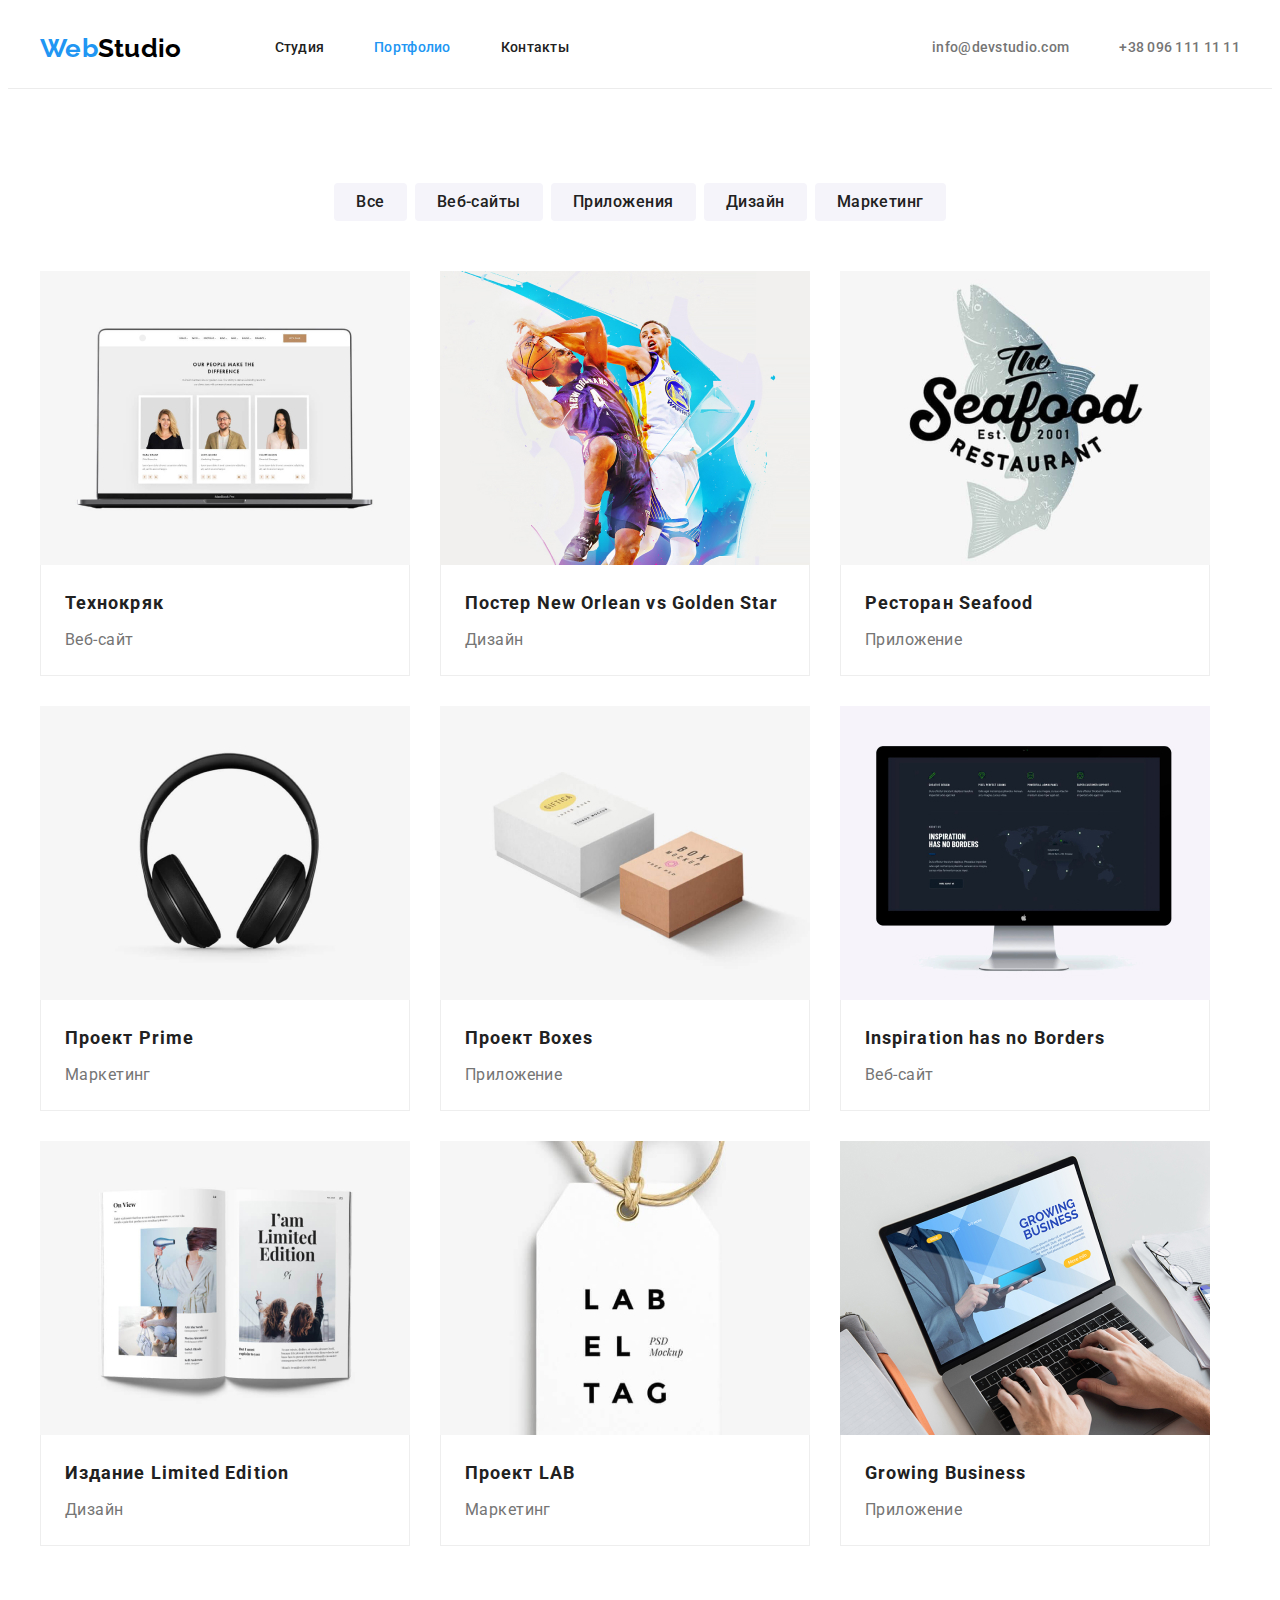
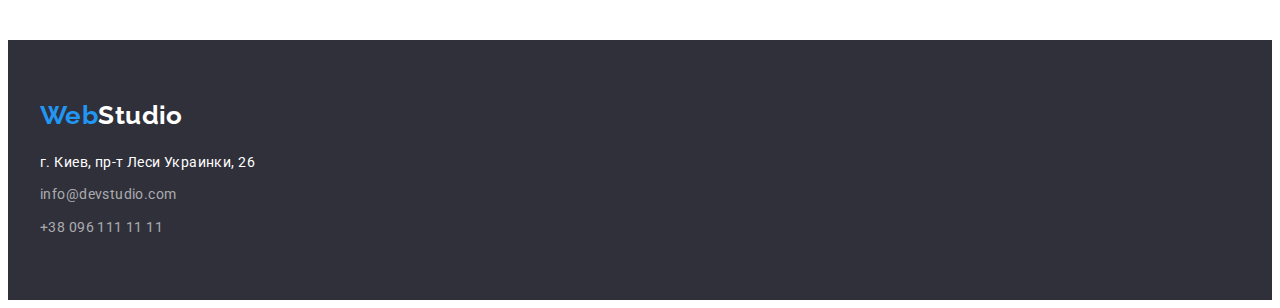
==== portfolio.html @ 6f6eb8b9 "создан новый репозиторий" ====
<!DOCTYPE html>
<html lang="en">
<head>
    <meta charset="UTF-8">
    <meta name="viewport" content="width=device-width, initial-scale=1.0">
    <title>Document</title>
    <link rel="preconnect" href="https://fonts.gstatic.com">
    <link href="https://fonts.googleapis.com/css2?family=Raleway:wght@700&family=Roboto:wght@400;500;700;900&display=swap" rel="stylesheet">
    <link rel="stylesheet" href="https://cdnjs.cloudflare.com/ajax/libs/modern-normalize/1.0.0/modern-normalize.min.css" integrity="sha512-ISS7cAi1PEhQ8jnbJpJZMd29NlhNj4AWYyLOSp2CE/CsHxTCu+r+t0D2yoJudVrd0/8fTVPUVDzY5Tvli75u/g==" crossorigin="anonymous" />
    <link rel="stylesheet" href="./css/styles.css">
</head>
<body class="page">
    <header>
        <div class="container main-nav">
            <nav class="nav">
                <a href="./index.html" class="logo"><span class="main-logo">Web</span>Studio</a>        
                <ul class="site-nav">
                    <li class="item"><a href="./index.html" class="link">Студия</a></li>
                    <li class="item"><a href="./portfolio.html" class="link current">Портфолио</a></li>
                    <li class="item"><a href="" class="link">Контакты</a></li>
                </ul>             
            </nav>        

            <ul class="contacts">
                <li class="item"><a href="mailto:info@devstudio.com" class="link">info@devstudio.com</a></li>
                <li class="item"><a href="tel:+380961111111" class="link">+38 096 111 11 11</a></li>
            </ul>
        </div>       
    </header>
    
    <main>
        <section class="galary">
            <div class="container">
                <!-- заголовок скроем позже -->    
                <h1 class="visually-hidden"> галерея</h1>
                <!-- фильтр -->
                <ul class="filter">
                    <li class="filter-item"><button type="button" class="button secondary">Все</button></li>
                    <li class="filter-item"><button type="button" class="button secondary">Веб-сайты</button></li>
                    <li class="filter-item"><button type="button" class="button secondary">Приложения</button></li>
                    <li class="filter-item"><button type="button" class="button secondary">Дизайн</button></li>
                    <li class="filter-item"><button type="button" class="button secondary">Маркетинг</button></li>
                </ul>
            <!-- </div> -->

                <!-- собственно примеры работ -->
            <!-- <div class="container">     -->
                <ul class="galary-list">
                    <li class="card"> 
                        <a href="" class="galary-link">
                            <img src="./img/img21.jpg" alt="фото веб-сайта" width="370">
                            <div class="card-content">
                                <h2 class="galary-title">Технокряк</h2>
                                <p class="galary-text">Веб-сайт</p> 
                            </div>
                        </a>
                    </li>
                    <li class="card">
                        <a href="" class="galary-link">
                            <img src="./img/img22.jpg" alt="фото дизайна" width="370">
                            <div class="card-content">
                                <h2 class="galary-title">Постер New Orlean vs Golden Star</h2>
                                <p class="galary-text">Дизайн</p>
                            </div>
                            </a>
                    </li>
                    <li class="card">
                        <a href="" class="galary-link">
                            <img src="./img/img23.jpg" alt="фото логотипа ресторана" width="370">
                            <div class="card-content">
                                <h2 class="galary-title">Ресторан Seafood</h2>
                                <p class="galary-text">Приложение</p>
                            </div>
                        </a>
                    </li>
                    <li class="card">
                        <a href="" class="galary-link">
                            <img src="./img/img24.jpg" alt="фото наушники" width="370">
                            <div class="card-content">
                                <h2 class="galary-title">Проект Prime</h2>
                                <p class="galary-text">Маркетинг</p>
                            </div>
                        </a>
                    </li>
                    <li class="card">
                        <a href="" class="galary-link">
                            <img src="./img/img25.jpg" alt="фото коробки" width="370">
                            <div class="card-content">
                                <h2 class="galary-title">Проект Boxes</h2>
                                <p class="galary-text">Приложение</p>
                            </div>
                        </a>
                    </li>
                    <li class="card">
                        <a href="" class="galary-link">
                            <img src="./img/img26.jpg" alt="фото веб-сайта" width="370">
                            <div class="card-content">
                                <h2 class="galary-title">Inspiration has no Borders</h2>
                                <p class="galary-text">Веб-сайт</p>
                            </div>
                        </a>
                    </li>
                    <li class="card">
                        <a href="" class="galary-link">
                            <img src="./img/img27.jpg" alt="фото журнала" width="370">
                            <div class="card-content">
                                <h2 class="galary-title">Издание Limited Edition</h2>
                                <p class="galary-text">Дизайн</p>
                            </div>
                        </a>
                    </li>
                    <li class="card">
                        <a href="" class="galary-link">
                            <img src="./img/img28.jpg" alt="фото бирки" width="370">
                            <div class="card-content">
                                <h2 class="galary-title">Проект LAB</h2>
                                <p class="galary-text">Маркетинг</p>
                            </div>
                        </a>
                    </li>
                    <li class="card">
                        <a href="" class="galary-link">
                            <img src="./img/img29.jpg" alt="фото ноутбука" width="370">
                            <div class="card-content">
                                <h2 class="galary-title">Growing Business</h2>
                                <p class="galary-text">Приложение</p>
                            </div>
                        </a>
                    </li>
                </ul>
            </div>

        </section>
    </main>

    <footer class="footer">
        <div class="container">
            <a href="./index.html" class="logo"><span class="main-logo">Web</span>Studio</a>
            <address>
                <p class="street">г. Киев, пр-т Леси Украинки, 26 </p> 
                <a href="mailto:info@devstudio.com" class="mail">info@devstudio.com</a>
                <a href="tel:+380961111111" class="tel">+38 096 111 11 11</a>            
            </address>
        </div>
    </footer>
</body>
</html>
---- css/styles.css ----
:root {
    --primary-text-color: #757575;
    --title-text-color: #212121;
    --accent-color: #2196F3;
    --primary-white-color: #ffffff;
    --primary-black-color: #000000;
    --secondary-bg-color: #F5F4FA;
    --bg-color: #2F303A;
    --border-color: #eeeeee;
}

/* html {
    box-sizing: border-box;
}

*, *::before, *::after {
    box-sizing: border-box;
  } */

body {
    background-color: var(--primary-white-color);
    color: var(--primary-text-color);
    font-family: Roboto, sans-serif;
    font-size: 14px;
    font-weight: 400;
    letter-spacing: 0.03em;
}

/* сброс маркеров у ненумерованных списков*/
ul {
    list-style: none;

    margin: 0%;
    padding: 0%;
}

/* убираем отступы у картинок */
img {
    display: block;
    max-width: 100%;
    height: auto;
}

/* делаем невидимой часть */
.visually-hidden {
    position: absolute;
    width: 1px;
    height: 1px;
    margin: -1px;
    border: 0;
    padding: 0;
    clip: rect(0 0 0 0);
    overflow: hidden;
}

/* делаем контейнер */
.container {
    width: 1200px;
    padding-left: 15px;
    padding-right: 15px;
    margin-left: auto;
    margin-right: auto;
} 

/* стилизация логотипа в хедере*/
.logo {
    color: var(--primary-black-color);
    font-family: Raleway, sans-serif;
    font-weight: 700;
    font-size: 26px;
    line-height: 1.19;
    text-decoration: none;
}

.main-logo {
    color: var(--accent-color);
}

/* стилизация хедера */

header {
    font-weight: 500;
    font-size: 14px;
    line-height: 1.14;
    letter-spacing: 0.02em;
    border-bottom: 1px solid #ECECEC;
}

.main-nav,
.nav {
    display: flex;
    align-items: center;
}

.site-nav {
    display: flex;
    margin-left: 93px;
}

.site-nav .item:not(:last-child),
.contacts .item:not(:last-child) {
    margin-right: 50px;
}
.nav .link {
    color: var(--title-text-color);
    text-decoration: none;

    display: block;
    padding-top: 32px;
    padding-bottom: 32px;
}

.nav .link.current {
    color: var(--accent-color);
}

.contacts {
    display: flex;
    margin-left: auto;
}

.contacts .link {
    color: var(--primary-text-color);
    text-decoration: none;
}

.nav .link:hover, 
.nav .link:focus,
.contacts .link:hover,
.contacts .link:focus {
    color: var(--accent-color);
}

/* стилизация секций блока main */
.work-title, 
.staff-title {
    color: var(--title-text-color);
    font-weight: 700;
    font-size: 36px;
    line-height: 1.17;
    text-align: center;

    margin-top: 0px;
    margin-bottom: 50px;
}

/* секция преимуществ */
.advantages {
    padding-top: 94px;
    padding-bottom: 94px; 
}

.advantages-list {
    display: flex;
    flex-wrap: wrap;
}

.advantages-item {
    width: 270px;
    margin-right: 30px;
    margin-bottom: 30px;
}

.advantages-item:nth-child(4n) {
    margin-right: 0px;
}

.advantages-item:nth-last-child(-n+4) {
    margin-bottom: 0px;
}

.advantages-title {
    color: var(--title-text-color);
    font-weight: 700;
    font-size: 14px;
    line-height: 1.14;
    text-transform: uppercase;

    margin-top: 0px;
    margin-bottom: 10px;
}

.advantages-text {
    line-height: 1.71;

    margin-top: 0px;
    margin-bottom: 0px;
}

/* чем занимается студия */
.work {
    padding-bottom: 94px;
}

.work-list {
    display:flex;
    flex-wrap: wrap;
}

.work-item {
    width: 370px;
    margin-right: 30px;
    margin-bottom: 30px;
}

.work-item:nth-child(3n) {
    margin-right: 0px;
}

.work-item:nth-last-child(-n+3) {
    margin-bottom: 0px;
}

/* секция команды */
.staff {
    background-color: var(--secondary-bg-color);

    padding-top: 94px;
    padding-bottom: 94px;
}

.staff-list {
    display: flex;
    flex-wrap: wrap;
}

.staff-item {
    width: 270px;
    margin-right: 30px;
    margin-bottom: 30px;
    box-shadow: 0px 1px 3px rgba(0, 0, 0, 0.12), 0px 1px 1px rgba(0, 0, 0, 0.14), 0px 2px 1px rgba(0, 0, 0, 0.2);
    border-radius: 0px 0px 4px 4px;
    background-color: var(--primary-white-color);
    text-align: center;
}

.staff-item:nth-child(4n) {
    margin-right: 0px;
}

.staff-item:nth-last-child(-n+4) {
    margin-bottom: 0px;
}

.staff-content {
    padding: 30px 32px;
}

.name {
    color: var(--title-text-color);
    font-weight: 500;
    font-size: 16px;
    line-height: 1.19;
    margin-top: 0px;
    margin-bottom: 10px;
}

.profession {
    font-size: 16px;
    line-height: 1.19;

    margin-top: 0px;
    margin-bottom: 0px;
}

/* стилицация героя */
.hero {
    background-color: var(--bg-color);
    letter-spacing: 0.06em;
    text-align: center;
    padding-top: 200px;
    padding-bottom: 200px;
}

.hero-title {
    color: var(--primary-white-color);
    font-weight: 900;
    font-size: 44px;
    line-height: 1.36;
    text-transform: uppercase;

    margin-top: 0px;
    margin-bottom: 30px;
}

/* button */
.button {
    font-size: 16px;
    text-decoration: none;

    border-radius: 4px;
}

.button.primary {
    color: var(--primary-white-color);
    background-color: var(--accent-color);
    font-weight: 700;
    line-height: 1.87;
    align-items: center;

    display: inline-block;
    padding: 10px 32px;
    min-width: 200px;
    box-shadow: 0px 4px 4px rgba(0, 0, 0, 0.15);
}

.button.secondary {
    background-color: var(--secondary-bg-color);
    color: var(--title-text-color);
    font-weight: 500;
    line-height: 1.62;
    letter-spacing: 0.03em;
    font-family: inherit;
    
    padding: 6px 22px;
    border-width: 0px;
}

.button.secondary:hover,
.button.secondary:focus {
    background-color: var(--accent-color);
    color: var(--primary-white-color);
    outline: none;
    text-shadow: 0px 4px 4px rgba(0, 0, 0, 0.25), 0px 4px 4px rgba(0, 0, 0, 0.25);
    box-shadow: 0px 3px 1px rgba(0, 0, 0, 0.1), 0px 1px 2px rgba(0, 0, 0, 0.08), 0px 2px 2px rgba(0, 0, 0, 0.12);
}

/* footer */
.footer {
    background-color: var(--bg-color);;
    color: var(--primary-white-color);
    line-height: 1.71;
    padding-top: 60px;
    padding-bottom: 60px;
}

address {
    font-style: normal;
}

.footer .logo {
    color: var(--primary-white-color);
    display: block;
    margin-bottom: 20px;
}

.street 
{
    margin-top: 0px;
    margin-bottom: 9px;
}
.mail,
.tel {
    color: rgba(255, 255, 255, 0.6);
    text-decoration: none;

    display: block;
}

.mail {
    margin-bottom: 9px;
}

/* стилизация секции galary на стр портфолио */

.galary {
    padding-top: 94px;
    padding-bottom: 94px;
}

.filter {
    display: flex;
    justify-content: center;
    margin-bottom: 50px;
 }

.filter-item:not(:last-child) {
    margin-right: 8px;
}
   
.galary-list {
    display: flex;
    flex-wrap: wrap;
}

.card {
    width: 370px;
    margin-right: 30px;
    margin-bottom: 30px;
}

.card:nth-child(3n) {
    margin-right: 0px;
}

.card:nth-last-child(-n+3) {
    margin-bottom: 0px;
}

.card-content {
    border: 1px solid var(--border-color);
    border-top: none;
    padding: 20px 24px;
}

.galary-title {
    color: var(--title-text-color);
    font-weight: 700;
    font-size: 18px;
    line-height: 2;
    letter-spacing: 0.06em;

    margin-top: 0px;
    margin-bottom: 4px;
}

.galary-text {
    font-size: 16px;
    line-height: 1.87;
    margin-top: 0px;
    margin-bottom: 0px;
}

.galary-link {
    text-decoration: none;
    color: currentColor;
}
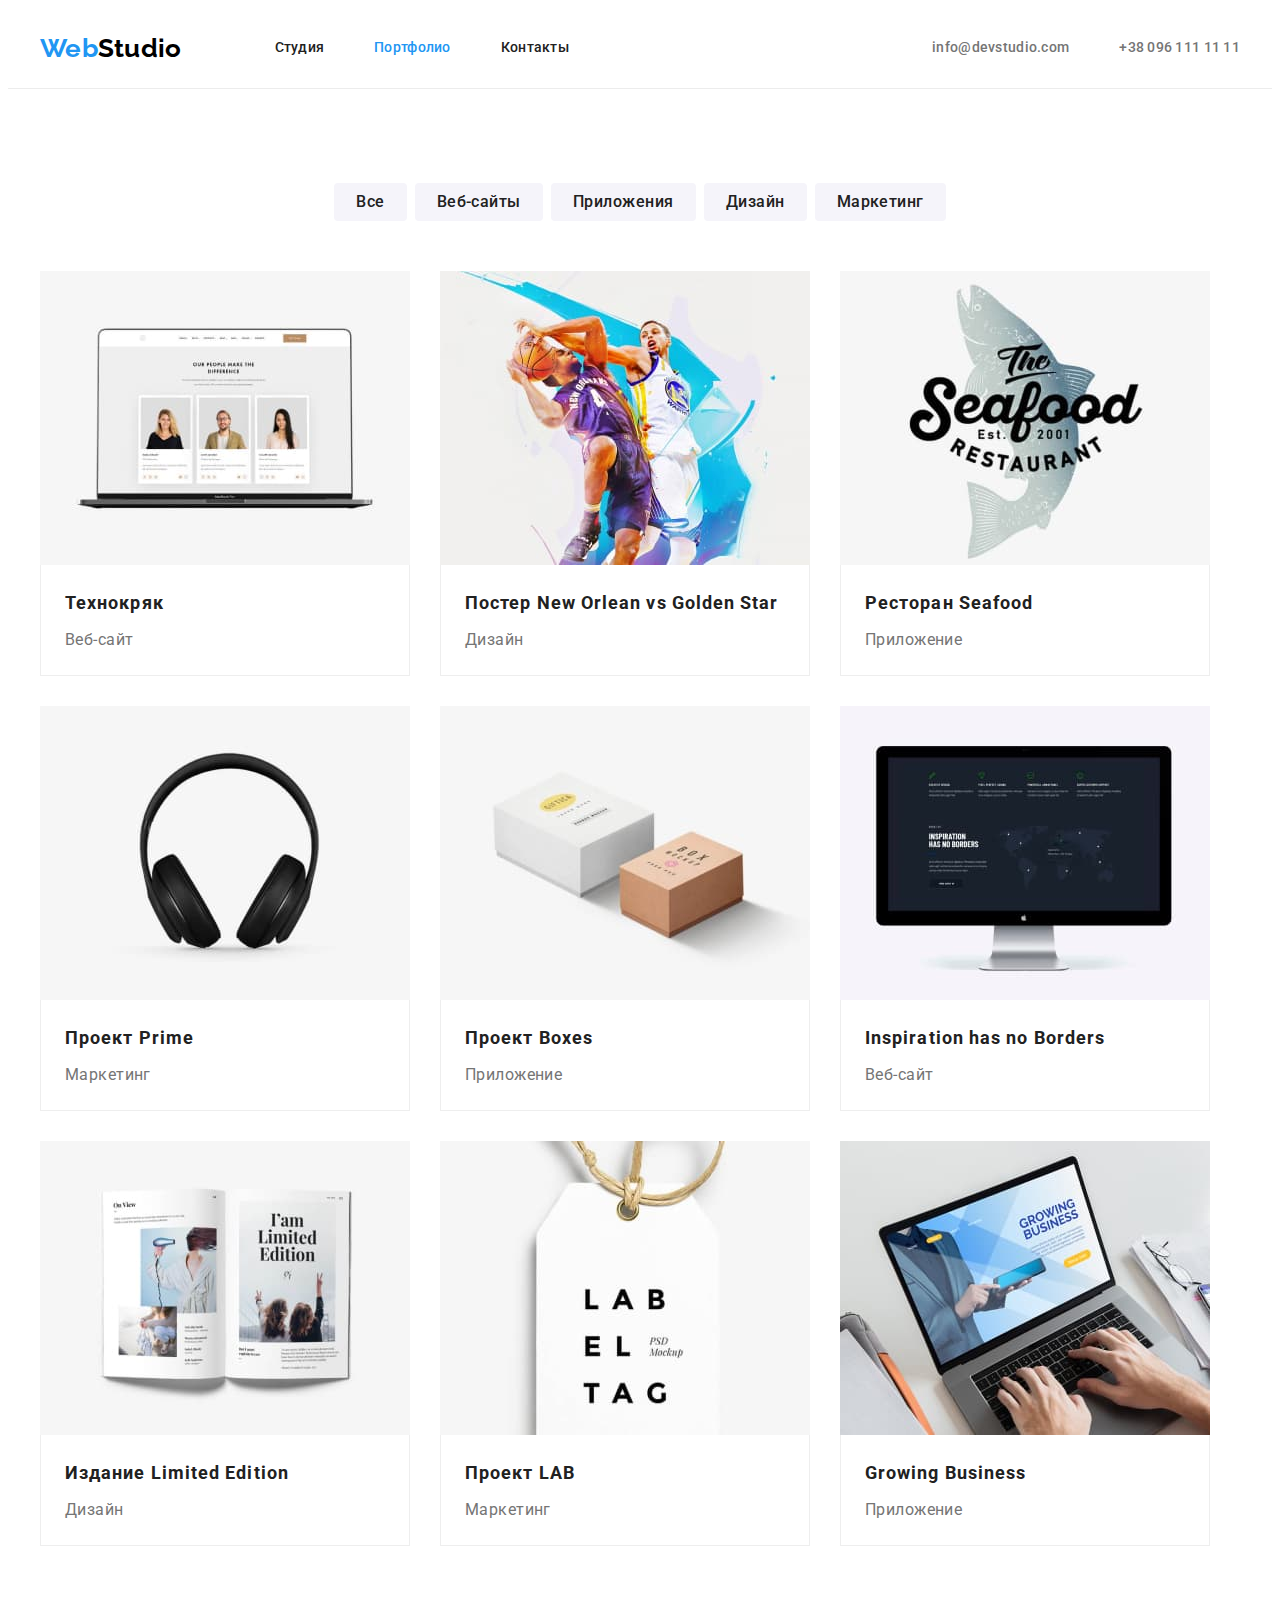
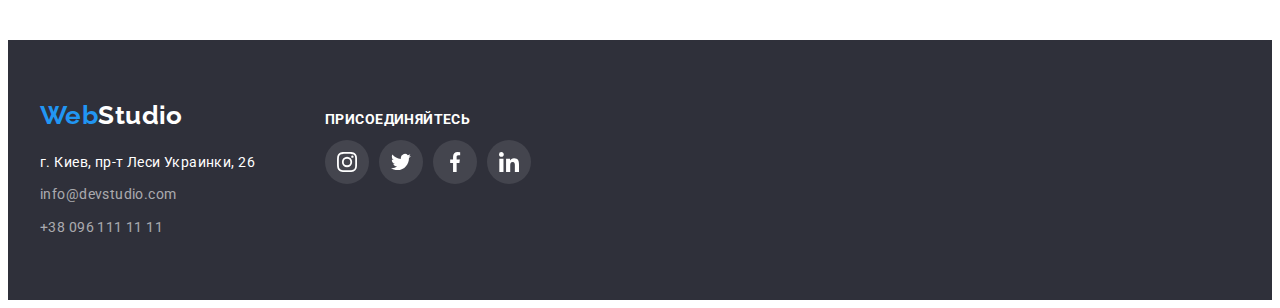
==== commit 51f2cf40: "сделала футер" ====
--- a/portfolio.html
+++ b/portfolio.html
@@ -134,13 +134,49 @@
     </main>
 
     <footer class="footer">
-        <div class="container">
-            <a href="./index.html" class="logo"><span class="main-logo">Web</span>Studio</a>
-            <address>
-                <p class="street">г. Киев, пр-т Леси Украинки, 26 </p> 
-                <a href="mailto:info@devstudio.com" class="mail">info@devstudio.com</a>
-                <a href="tel:+380961111111" class="tel">+38 096 111 11 11</a>            
-            </address>
+        <div class="container footer-container">
+            <div class="adress">
+                <a href="./index.html" class="logo"><span class="main-logo">Web</span>Studio</a>
+                <address>
+                    <p class="street">г. Киев, пр-т Леси Украинки, 26 </p> 
+                    <a href="mailto:info@devstudio.com" class="mail">info@devstudio.com</a>
+                    <a href="tel:+380961111111" class="tel">+38 096 111 11 11</a>            
+                </address>
+            </div>
+        
+            <div class="container-join-us">
+                <p class="join-us">присоединяйтесь</p>
+                <ul class="footer-networks">
+                    <li>
+                        <a href="" class="social-links">
+                            <svg class="soc-links-svg" width="20" height="20">
+                                <use href="./img/sprite.svg#instagram"></use>
+                            </svg>
+                        </a>
+                    </li>
+                    <li>
+                        <a href="" class="social-links">
+                            <svg class="soc-links-svg" width="20" height="20">
+                                <use href="./img/sprite.svg#twitter"></use>
+                            </svg>
+                        </a>
+                    </li>
+                    <li>
+                        <a href="" class="social-links">
+                            <svg class="soc-links-svg" width="20" height="20">
+                                <use href="./img/sprite.svg#facebook"></use>
+                            </svg>
+                        </a>
+                    </li>
+                    <li>
+                        <a href="" class="social-links">
+                            <svg class="soc-links-svg" width="20px" height="20">
+                                <use href="./img/sprite.svg#linkedin"></use>
+                            </svg>
+                        </a>
+                    </li>
+                </ul>
+            </div>
         </div>
     </footer>
 </body>
--- a/css/styles.css
+++ b/css/styles.css
@@ -4,18 +4,13 @@
     --accent-color: #2196F3;
     --primary-white-color: #ffffff;
     --primary-black-color: #000000;
+    --hero-bg-color: #C4C4C4;
     --secondary-bg-color: #F5F4FA;
-    --bg-color: #2F303A;
+    --footer-color: #2F303A;
     --border-color: #eeeeee;
-}
-
-/* html {
-    box-sizing: border-box;
-}
-
-*, *::before, *::after {
-    box-sizing: border-box;
-  } */
+    --icon-color: #afb1b8;
+}
+
 
 body {
     background-color: var(--primary-white-color);
@@ -70,6 +65,7 @@
     font-size: 26px;
     line-height: 1.19;
     text-decoration: none;
+    outline: none;
 }
 
 .main-logo {
@@ -129,6 +125,7 @@
 .contacts .link:hover,
 .contacts .link:focus {
     color: var(--accent-color);
+    outline: none;
 }
 
 /* стилизация секций блока main */
@@ -169,6 +166,16 @@
     margin-bottom: 0px;
 }
 
+.advantages-icon {
+    background-color: var(--secondary-bg-color);
+    margin-bottom: 30px;
+    height: 120px;
+
+    display: flex;
+    align-items: center;
+    justify-content: center;
+}
+
 .advantages-title {
     color: var(--title-text-color);
     font-weight: 700;
@@ -260,16 +267,64 @@
     line-height: 1.19;
 
     margin-top: 0px;
-    margin-bottom: 0px;
+    margin-bottom: 16px;
+}
+
+
+.networks {
+    display: flex;
+    justify-content: space-between;
+}
+
+.social-links {
+    display: flex;
+    justify-content: center;
+    align-items: center;
+    /* text-decoration: none; */
+    width: 44px;
+    height: 44px;
+    color: var(--icon-color);
+    border-radius: 50%;
+}
+
+.social-links:hover,
+.social-links:focus {
+    background-color: var(--accent-color);
+    color: var(--primary-white-color);
+    outline: none;
+}
+
+.soc-links-svg {
+    fill: currentColor;
+}
+
+.soc-links-svg:hover {
+    fill: currentColor;
 }
 
 /* стилицация героя */
 .hero {
-    background-color: var(--bg-color);
+    background-color: var(--hero-bg-color);
     letter-spacing: 0.06em;
     text-align: center;
     padding-top: 200px;
     padding-bottom: 200px;
+/* }
+
+.overlay { */
+    max-width: 1600px;
+    height: 600px;
+    margin-left: auto;
+    margin-right: auto;
+    background-image: linear-gradient(
+    to right,
+    rgba(47, 48, 58, 0.4),
+    rgba(47, 48, 58, 0.4)
+    ),
+    url(../img/overlay.jpg);
+    background-size: cover;
+    background-repeat: no-repeat;
+    background-position: center;
 }
 
 .hero-title {
@@ -327,7 +382,7 @@
 
 /* footer */
 .footer {
-    background-color: var(--bg-color);;
+    background-color: var(--footer-color);;
     color: var(--primary-white-color);
     line-height: 1.71;
     padding-top: 60px;
@@ -360,6 +415,60 @@
 .mail {
     margin-bottom: 9px;
 }
+
+/* ссылки в футере */
+
+.footer-container {
+    display: flex;
+    align-items: baseline;
+}
+
+.adress {
+    margin-right: 70px;
+}
+
+.container-join-us {
+    display: block;
+}
+
+.join-us {
+    line-height: 1.17px;
+    text-transform: uppercase;
+    font-weight: 700;
+    margin-top: 0px;
+    margin-bottom: 20px;
+
+    display: inline-block;
+}
+
+.footer-networks {
+    display: flex;
+    justify-content: space-between;
+    width: 206px;
+}
+
+.social-links {
+    display: flex;
+    justify-content: center;
+    align-items: center;
+    width: 44px;
+    height: 44px;
+    color: var(--icon-color);
+    background-color: rgba(255, 255, 255, 0.1);
+    border-radius: 50%;
+}
+
+.social-links:hover,
+.social-links:focus {
+    background-color: var(--accent-color);
+    outline: none;
+}
+
+
+
+
+
+
 
 /* стилизация секции galary на стр портфолио */
 
@@ -424,4 +533,5 @@
 .galary-link {
     text-decoration: none;
     color: currentColor;
-}   +}   
+
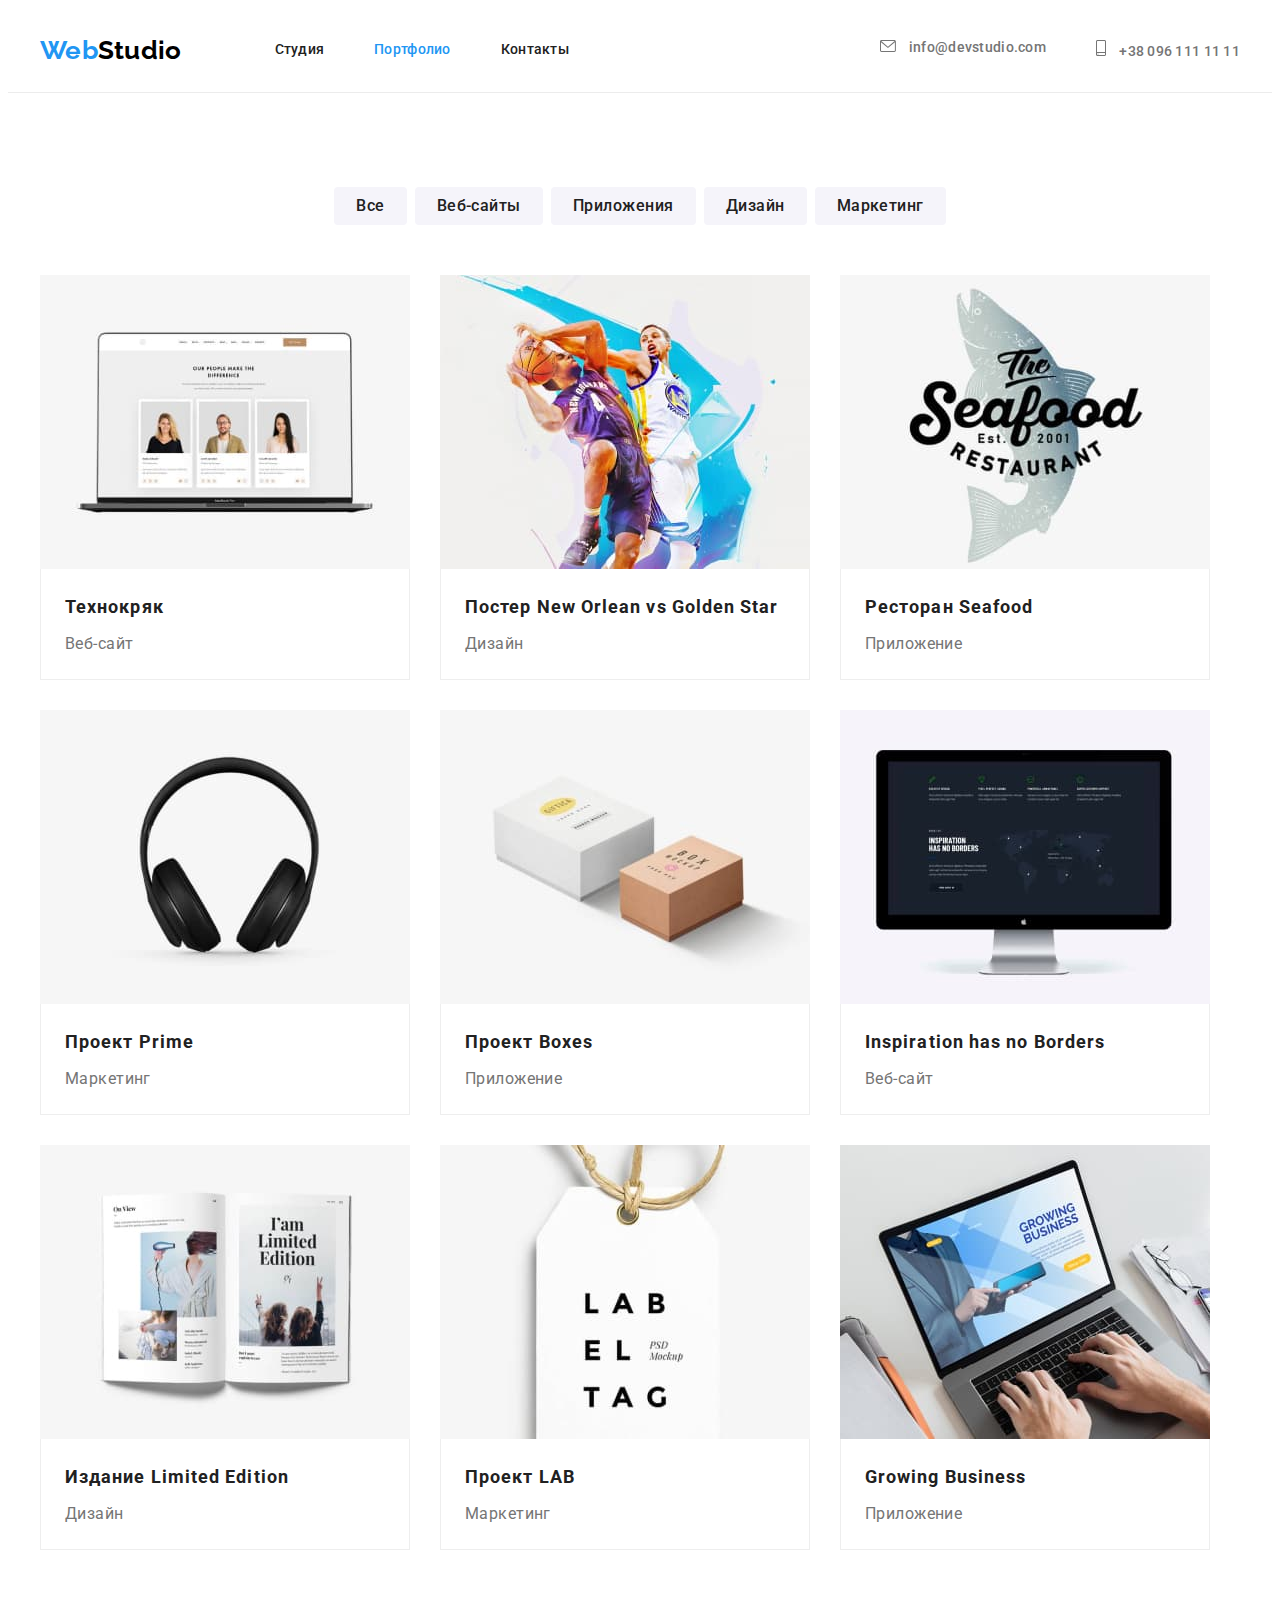
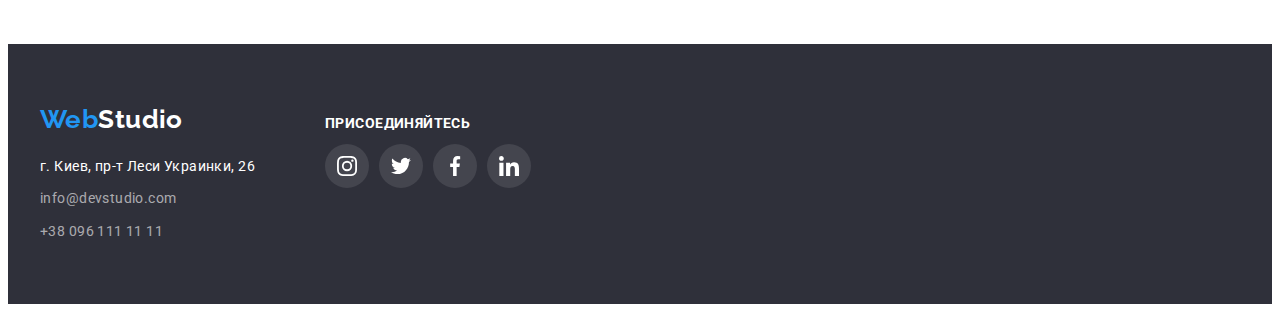
==== commit 78cbef10: "иконки в хедере" ====
--- a/portfolio.html
+++ b/portfolio.html
@@ -22,8 +22,22 @@
             </nav>        
 
             <ul class="contacts">
-                <li class="item"><a href="mailto:info@devstudio.com" class="link">info@devstudio.com</a></li>
-                <li class="item"><a href="tel:+380961111111" class="link">+38 096 111 11 11</a></li>
+                <li class="item">
+                    <a href="mailto:info@devstudio.com" class="link">
+                        <svg class="header-contacs-svg" width="16" height="12">
+                            <use href="./img/sprite.svg#envelope"></use>
+                        </svg>
+                        <p>info@devstudio.com</p> 
+                    </a>
+                </li>
+                <li class="item">
+                    <a href="tel:+380961111111" class="link">
+                        <svg class="header-contacs-svg" width="10" height="16">
+                            <use href="./img/sprite.svg#smartphone"></use>
+                        </svg>
+                        <p>+38 096 111 11 11</p> 
+                    </a>
+                </li>
             </ul>
         </div>       
     </header>
--- a/css/styles.css
+++ b/css/styles.css
@@ -118,6 +118,21 @@
 .contacts .link {
     color: var(--primary-text-color);
     text-decoration: none;
+    display: block;
+    padding-top: 32px;
+    padding-bottom: 32px;
+}
+
+.header-contacs-svg,
+.header-contacs-svg {
+    fill: currentColor;
+    margin-right: 10px;
+}
+
+.contacts p {
+    display: inline-block;
+    margin-top: 0px;
+    margin-bottom: 0px;
 }
 
 .nav .link:hover, 
@@ -294,10 +309,7 @@
     outline: none;
 }
 
-.soc-links-svg {
-    fill: currentColor;
-}
-
+.soc-links-svg,
 .soc-links-svg:hover {
     fill: currentColor;
 }
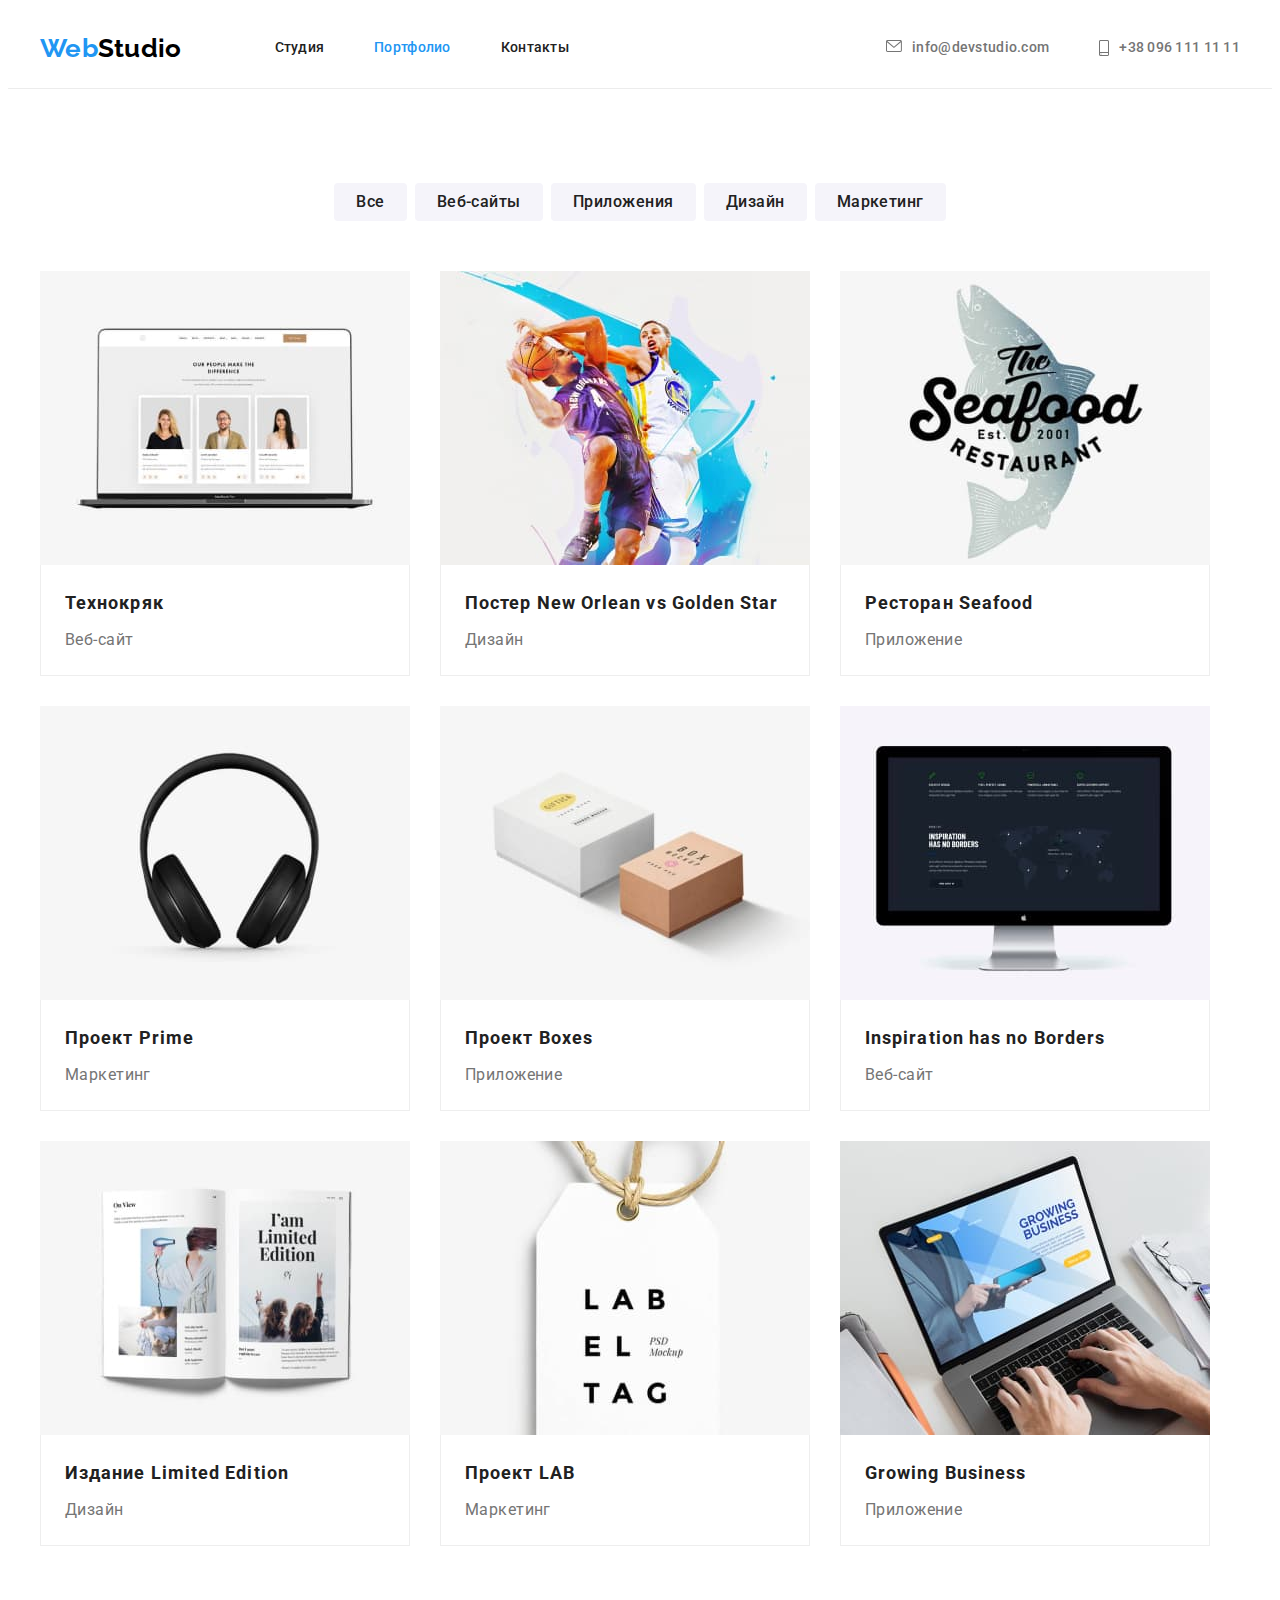
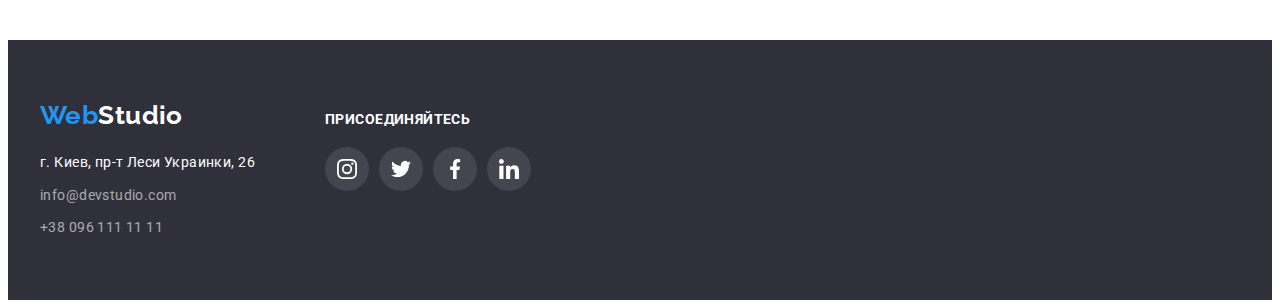
==== commit edd7f5f9: "откорректировала футер" ====
--- a/portfolio.html
+++ b/portfolio.html
@@ -162,29 +162,29 @@
                 <p class="join-us">присоединяйтесь</p>
                 <ul class="footer-networks">
                     <li>
-                        <a href="" class="social-links">
-                            <svg class="soc-links-svg" width="20" height="20">
+                        <a href="" class="footer-social-links">
+                            <svg width="20" height="20">
                                 <use href="./img/sprite.svg#instagram"></use>
                             </svg>
                         </a>
                     </li>
                     <li>
-                        <a href="" class="social-links">
-                            <svg class="soc-links-svg" width="20" height="20">
+                        <a href="" class="footer-social-links">
+                            <svg width="20" height="20">
                                 <use href="./img/sprite.svg#twitter"></use>
                             </svg>
                         </a>
                     </li>
                     <li>
-                        <a href="" class="social-links">
-                            <svg class="soc-links-svg" width="20" height="20">
+                        <a href="" class="footer-social-links">
+                            <svg width="20" height="20">
                                 <use href="./img/sprite.svg#facebook"></use>
                             </svg>
                         </a>
                     </li>
                     <li>
-                        <a href="" class="social-links">
-                            <svg class="soc-links-svg" width="20px" height="20">
+                        <a href="" class="footer-social-links">
+                            <svg width="20px" height="20">
                                 <use href="./img/sprite.svg#linkedin"></use>
                             </svg>
                         </a>
--- a/css/styles.css
+++ b/css/styles.css
@@ -118,7 +118,7 @@
 .contacts .link {
     color: var(--primary-text-color);
     text-decoration: none;
-    display: block;
+    display: flex;
     padding-top: 32px;
     padding-bottom: 32px;
 }
@@ -130,7 +130,7 @@
 }
 
 .contacts p {
-    display: inline-block;
+    display: block;
     margin-top: 0px;
     margin-bottom: 0px;
 }
@@ -144,8 +144,11 @@
 }
 
 /* стилизация секций блока main */
+
+/* стилизация заголовков секций */
 .work-title, 
-.staff-title {
+.staff-title,
+.clients-title {
     color: var(--title-text-color);
     font-weight: 700;
     font-size: 36px;
@@ -295,7 +298,6 @@
     display: flex;
     justify-content: center;
     align-items: center;
-    /* text-decoration: none; */
     width: 44px;
     height: 44px;
     color: var(--icon-color);
@@ -311,6 +313,55 @@
 
 .soc-links-svg,
 .soc-links-svg:hover {
+    fill: currentColor;
+}
+
+
+/* стилизация секции клиентов */
+.clients {
+    padding-top: 94px;
+    padding-bottom: 94px;
+}
+
+.clients-list {
+    display: flex;
+    flex-wrap: wrap;
+}
+
+.clients-item {
+    width: 170px;
+    height: 90px;
+    border: 1px solid var(--icon-color);
+    border-radius: 4px;
+    margin-right: 30px;
+    margin-bottom: 30px;
+    
+}
+
+.clients-link {
+    display: flex;
+    align-items: center;
+    justify-content: center;
+    width: 100%;
+    height: 100%;
+    color: var(--icon-color);    
+}
+
+.clients-item:nth-child(6n) {
+    margin-right: 0px;
+}
+
+.clients-item:nth-last-child(-n+6) {
+    margin-bottom: 0px;
+}
+
+.clients-link:hover,
+.clients-link:focus {
+    color: var(--accent-color);
+    outline: none;
+}
+
+.clients-svg {
     fill: currentColor;
 }
 
@@ -321,9 +372,7 @@
     text-align: center;
     padding-top: 200px;
     padding-bottom: 200px;
-/* }
-
-.overlay { */
+
     max-width: 1600px;
     height: 600px;
     margin-left: auto;
@@ -444,7 +493,7 @@
 }
 
 .join-us {
-    line-height: 1.17px;
+    line-height: 1.17;
     text-transform: uppercase;
     font-weight: 700;
     margin-top: 0px;
@@ -459,7 +508,7 @@
     width: 206px;
 }
 
-.social-links {
+.footer-social-links {
     display: flex;
     justify-content: center;
     align-items: center;
@@ -470,17 +519,11 @@
     border-radius: 50%;
 }
 
-.social-links:hover,
-.social-links:focus {
+.footer-social-links:hover,
+.footer-social-links:focus {
     background-color: var(--accent-color);
     outline: none;
 }
-
-
-
-
-
-
 
 /* стилизация секции galary на стр портфолио */
 
@@ -543,7 +586,13 @@
 }
 
 .galary-link {
+    display: block;
     text-decoration: none;
     color: currentColor;
 }   
 
+.galary-link:hover,
+.galary-link:focus {
+    box-shadow: 0px 1px 1px rgba(0, 0, 0, 0.12), 0px 4px 4px rgba(0, 0, 0, 0.06), 1px 4px 6px rgba(0, 0, 0, 0.16);
+    outline: none;
+}